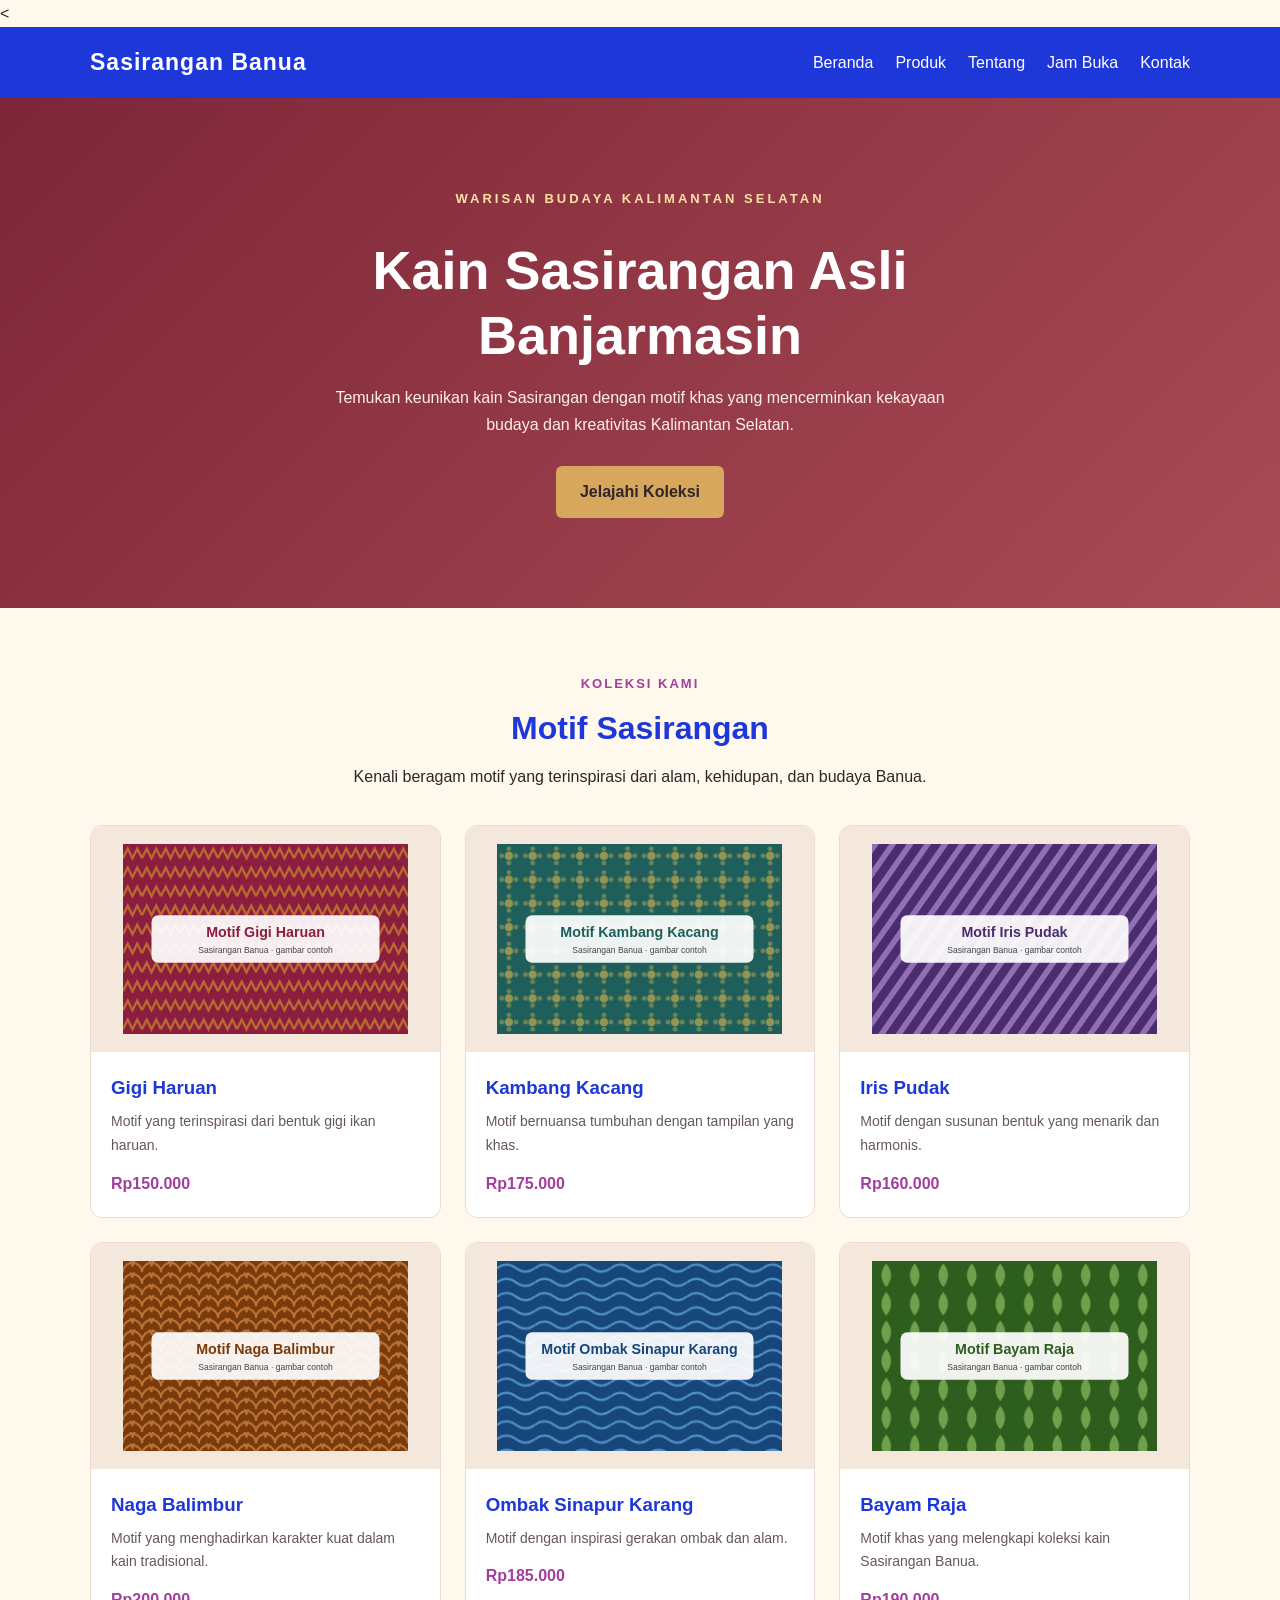
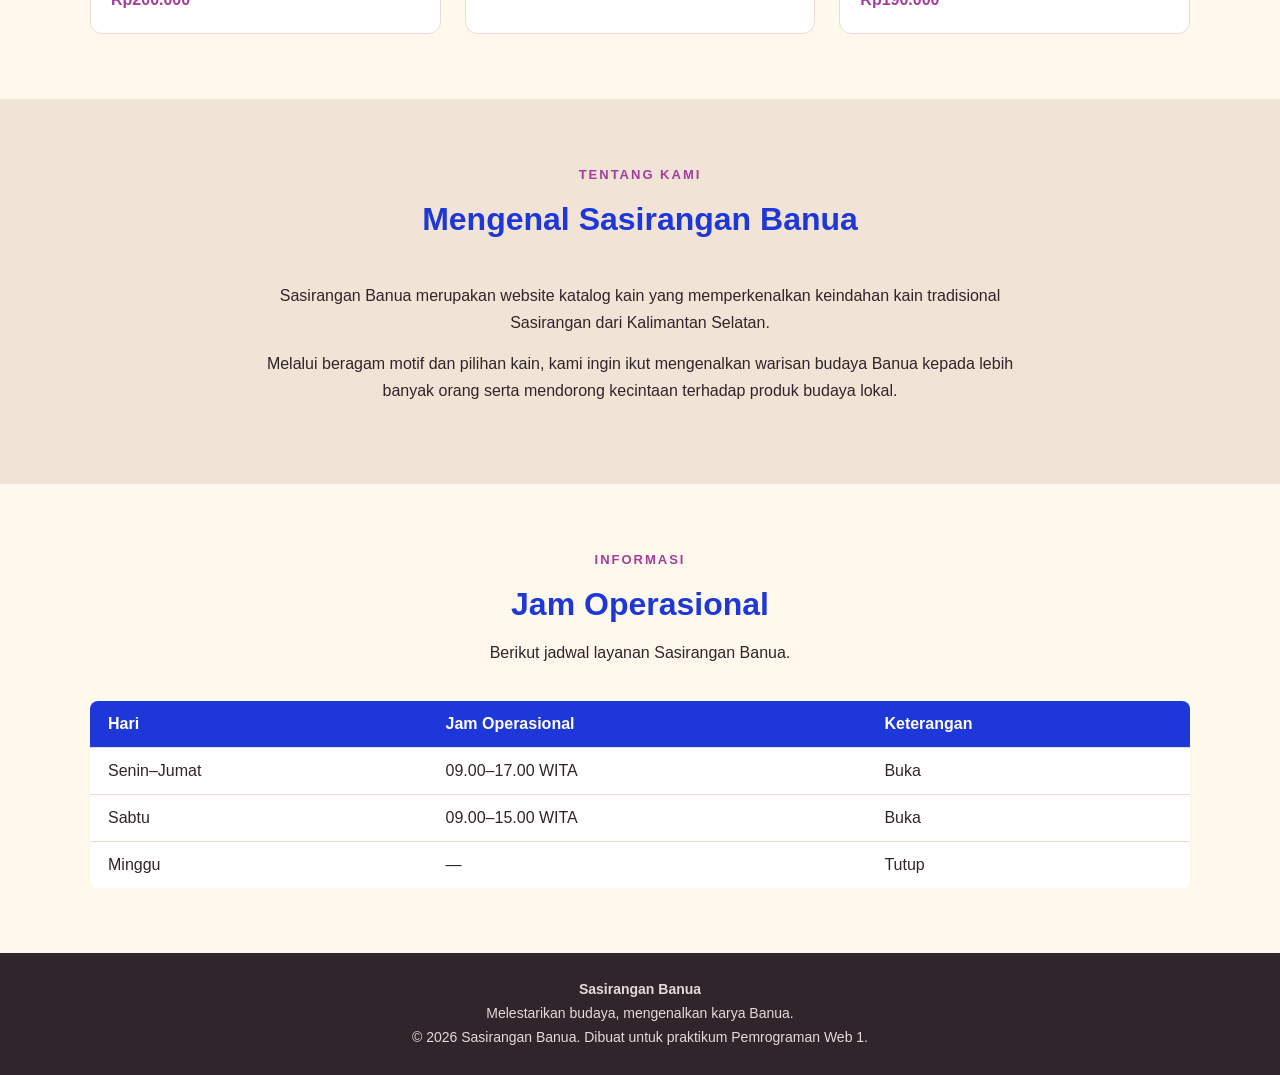
==== index.html @ ce574dbb "tambah gaya dasar,header,hero, dan katalog grid" ====
<<!DOCTYPE html>
<html lang="id">
<head>
    <meta charset="UTF-8">
    <meta name="viewport" content="width=device-width, initial-scale=1.0">
    <title>Sasirangan Banua | Kain Khas Kalimantan Selatan</title>
    <link rel="icon" href="img/favicon.svg" type="image/svg+xml">

    <style>
        * {
            margin: 0;
            padding: 0;
            box-sizing: border-box;
        }

        :root {
            --marun: #1e37d8;
            --merah: #a33d9e;
            --krem: #fff8ed;
            --emas: #d6a75c;
            --gelap: #30252a;
            --putih: #ffffff;
        }

        body {
            font-family: Arial, sans-serif;
            line-height: 1.7;
            color: var(--gelap);
            background: var(--krem);
        }

        a {
            color: inherit;
            text-decoration: none;
        }

        .container {
            width: 90%;
            max-width: 1100px;
            margin: auto;
        }

        header {
            background: var(--marun);
            color: var(--putih);
            padding: 16px 0;
        }

        .navbar {
            display: flex;
            justify-content: space-between;
            align-items: center;
            gap: 20px;
            flex-wrap: wrap;
        }

        .logo {
            font-size: 23px;
            font-weight: bold;
            letter-spacing: 1px;
        }

        nav {
            display: flex;
            gap: 22px;
            flex-wrap: wrap;
        }

        nav a:hover {
            color: var(--emas);
        }

        .hero {
            padding: 90px 0;
            background: linear-gradient(135deg, #7d2638, #a94b55);
            color: var(--putih);
            text-align: center;
        }

        .hero .label {
            color: #ffe0a5;
            text-transform: uppercase;
            letter-spacing: 3px;
            font-size: 13px;
            font-weight: bold;
        }

        .hero h1 {
            max-width: 800px;
            margin: 16px auto;
            font-size: clamp(32px, 5vw, 54px);
            line-height: 1.2;
        }

        .hero p {
            max-width: 650px;
            margin: 0 auto 28px;
            color: #fff0e9;
        }

        .button {
            display: inline-block;
            padding: 12px 24px;
            border-radius: 6px;
            background: var(--emas);
            color: #30252a;
            font-weight: bold;
            transition: 0.2s;
        }

        .button:hover {
            background: #f0c77f;
            transform: translateY(-2px);
        }

        section {
            padding: 65px 0;
        }

        .section-heading {
            text-align: center;
            margin-bottom: 35px;
        }

        .section-heading span {
            color: var(--merah);
            font-size: 13px;
            font-weight: bold;
            letter-spacing: 2px;
            text-transform: uppercase;
        }

        .section-heading h2 {
            font-size: 32px;
            margin-top: 6px;
            color: var(--marun);
        }

        .section-heading p {
            max-width: 650px;
            margin: 8px auto 0;
        }

        .products {
            display: grid;
            grid-template-columns: repeat(3, minmax(0, 1fr));
            gap: 24px;
        }

        .product-card {
            background: var(--putih);
            border: 1px solid #eadbd4;
            border-radius: 12px;
            overflow: hidden;
            transition: 0.2s;
        }

        .product-card:hover {
            transform: translateY(-5px);
            box-shadow: 0 10px 25px #4c263016;
        }

        .product-image {
            background: #f4e8dc;
            padding: 18px;
        }

        .product-image img {
            display: block;
            width: 100%;
            height: 190px;
            object-fit: contain;
        }

        .product-info {
            padding: 20px;
        }

        .product-info h3 {
            color: var(--marun);
            margin-bottom: 6px;
        }

        .product-info p {
            font-size: 14px;
            color: #65575a;
            margin-bottom: 12px;
        }

        .price {
            color: var(--merah);
            font-weight: bold;
        }

        .about {
            background: #f1e3d5;
        }

        .about-content {
            max-width: 800px;
            margin: auto;
            text-align: center;
        }

        .about-content p {
            margin-bottom: 14px;
        }

        .hours-wrapper {
            overflow-x: auto;
        }

        table {
            width: 100%;
            border-collapse: collapse;
            background: var(--putih);
            border-radius: 8px;
            overflow: hidden;
        }

        th, td {
            padding: 14px 18px;
            text-align: left;
            border-bottom: 1px solid #eadbd4;
        }

        th {
            background: var(--marun);
            color: var(--putih);
        }

        tbody tr:last-child td {
            border-bottom: none;
        }

        footer {
            background: #30252a;
            color: var(--putih);
            text-align: center;
            padding: 25px 0;
        }

        footer p {
            font-size: 14px;
            color: #e6d9d9;
        }

        @media (max-width: 800px) {
            .products {
                grid-template-columns: repeat(2, minmax(0, 1fr));
            }
        }

        @media (max-width: 550px) {
            .navbar {
                flex-direction: column;
            }

            nav {
                justify-content: center;
                gap: 14px;
            }

            .hero {
                padding: 65px 0;
            }

            .products {
                grid-template-columns: 1fr;
            }

            section {
                padding: 45px 0;
            }
        }
    </style>
</head>

<body>
    <header>
        <div class="container navbar">
            <a class="logo" href="index.html">Sasirangan Banua</a>

            <nav>
                <a href="#beranda">Beranda</a>
                <a href="#produk">Produk</a>
                <a href="#tentang">Tentang</a>
                <a href="#jam-buka">Jam Buka</a>
                <a href="kontak.html">Kontak</a>
            </nav>
        </div>
    </header>

    <main>
        <section class="hero" id="beranda">
            <div class="container">
                <p class="label">Warisan Budaya Kalimantan Selatan</p>
                <h1>Kain Sasirangan Asli Banjarmasin</h1>
                <p>
                    Temukan keunikan kain Sasirangan dengan motif khas
                    yang mencerminkan kekayaan budaya dan kreativitas
                    Kalimantan Selatan.
                </p>
                <a class="button" href="#produk">Jelajahi Koleksi</a>
            </div>
        </section>

        <section id="produk">
            <div class="container">
                <div class="section-heading">
                    <span>Koleksi Kami</span>
                    <h2>Motif Sasirangan</h2>
                    <p>
                        Kenali beragam motif yang terinspirasi dari
                        alam, kehidupan, dan budaya Banua.
                    </p>
                </div>

                <div class="products">
                    <article class="product-card">
                        <div class="product-image">
                            <img src="img/gigi-haruan.svg"
                                 alt="Ilustrasi motif Gigi Haruan">
                        </div>
                        <div class="product-info">
                            <h3>Gigi Haruan</h3>
                            <p>Motif yang terinspirasi dari bentuk gigi ikan haruan.</p>
                            <span class="price">Rp150.000</span>
                        </div>
                    </article>

                    <article class="product-card">
                        <div class="product-image">
                            <img src="img/kambang-kacang.svg"
                                 alt="Ilustrasi motif Kambang Kacang">
                        </div>
                        <div class="product-info">
                            <h3>Kambang Kacang</h3>
                            <p>Motif bernuansa tumbuhan dengan tampilan yang khas.</p>
                            <span class="price">Rp175.000</span>
                        </div>
                    </article>

                    <article class="product-card">
                        <div class="product-image">
                            <img src="img/iris-pudak.svg"
                                 alt="Ilustrasi motif Iris Pudak">
                        </div>
                        <div class="product-info">
                            <h3>Iris Pudak</h3>
                            <p>Motif dengan susunan bentuk yang menarik dan harmonis.</p>
                            <span class="price">Rp160.000</span>
                        </div>
                    </article>

                    <article class="product-card">
                        <div class="product-image">
                            <img src="img/naga-balimbur.svg"
                                 alt="Ilustrasi motif Naga Balimbur">
                        </div>
                        <div class="product-info">
                            <h3>Naga Balimbur</h3>
                            <p>Motif yang menghadirkan karakter kuat dalam kain tradisional.</p>
                            <span class="price">Rp200.000</span>
                        </div>
                    </article>

                    <article class="product-card">
                        <div class="product-image">
                            <img src="img/ombak-sinapur-karang.svg"
                                 alt="Ilustrasi motif Ombak Sinapur Karang">
                        </div>
                        <div class="product-info">
                            <h3>Ombak Sinapur Karang</h3>
                            <p>Motif dengan inspirasi gerakan ombak dan alam.</p>
                            <span class="price">Rp185.000</span>
                        </div>
                    </article>

                    <article class="product-card">
                        <div class="product-image">
                            <img src="img/bayam-raja.svg"
                                 alt="Ilustrasi motif Bayam Raja">
                        </div>
                        <div class="product-info">
                            <h3>Bayam Raja</h3>
                            <p>Motif khas yang melengkapi koleksi kain Sasirangan Banua.</p>
                            <span class="price">Rp190.000</span>
                        </div>
                    </article>
                </div>
            </div>
        </section>

        <section class="about" id="tentang">
            <div class="container about-content">
                <div class="section-heading">
                    <span>Tentang Kami</span>
                    <h2>Mengenal Sasirangan Banua</h2>
                </div>
                <p>
                    Sasirangan Banua merupakan website katalog kain
                    yang memperkenalkan keindahan kain tradisional
                    Sasirangan dari Kalimantan Selatan.
                </p>
                <p>
                    Melalui beragam motif dan pilihan kain, kami ingin
                    ikut mengenalkan warisan budaya Banua kepada lebih
                    banyak orang serta mendorong kecintaan terhadap
                    produk budaya lokal.
                </p>
            </div>
        </section>

        <section id="jam-buka">
            <div class="container">
                <div class="section-heading">
                    <span>Informasi</span>
                    <h2>Jam Operasional</h2>
                    <p>Berikut jadwal layanan Sasirangan Banua.</p>
                </div>

                <div class="hours-wrapper">
                    <table>
                        <thead>
                            <tr>
                                <th>Hari</th>
                                <th>Jam Operasional</th>
                                <th>Keterangan</th>
                            </tr>
                        </thead>
                        <tbody>
                            <tr>
                                <td>Senin–Jumat</td>
                                <td>09.00–17.00 WITA</td>
                                <td>Buka</td>
                            </tr>
                            <tr>
                                <td>Sabtu</td>
                                <td>09.00–15.00 WITA</td>
                                <td>Buka</td>
                            </tr>
                            <tr>
                                <td>Minggu</td>
                                <td>—</td>
                                <td>Tutup</td>
                            </tr>
                        </tbody>
                    </table>
                </div>
            </div>
        </section>
    </main>

    <footer>
        <div class="container">
            <p><strong>Sasirangan Banua</strong></p>
            <p>Melestarikan budaya, mengenalkan karya Banua.</p>
            <p>&copy; 2026 Sasirangan Banua. Dibuat untuk praktikum Pemrograman Web 1.</p>
        </div>
    </footer>
</body>
</html>
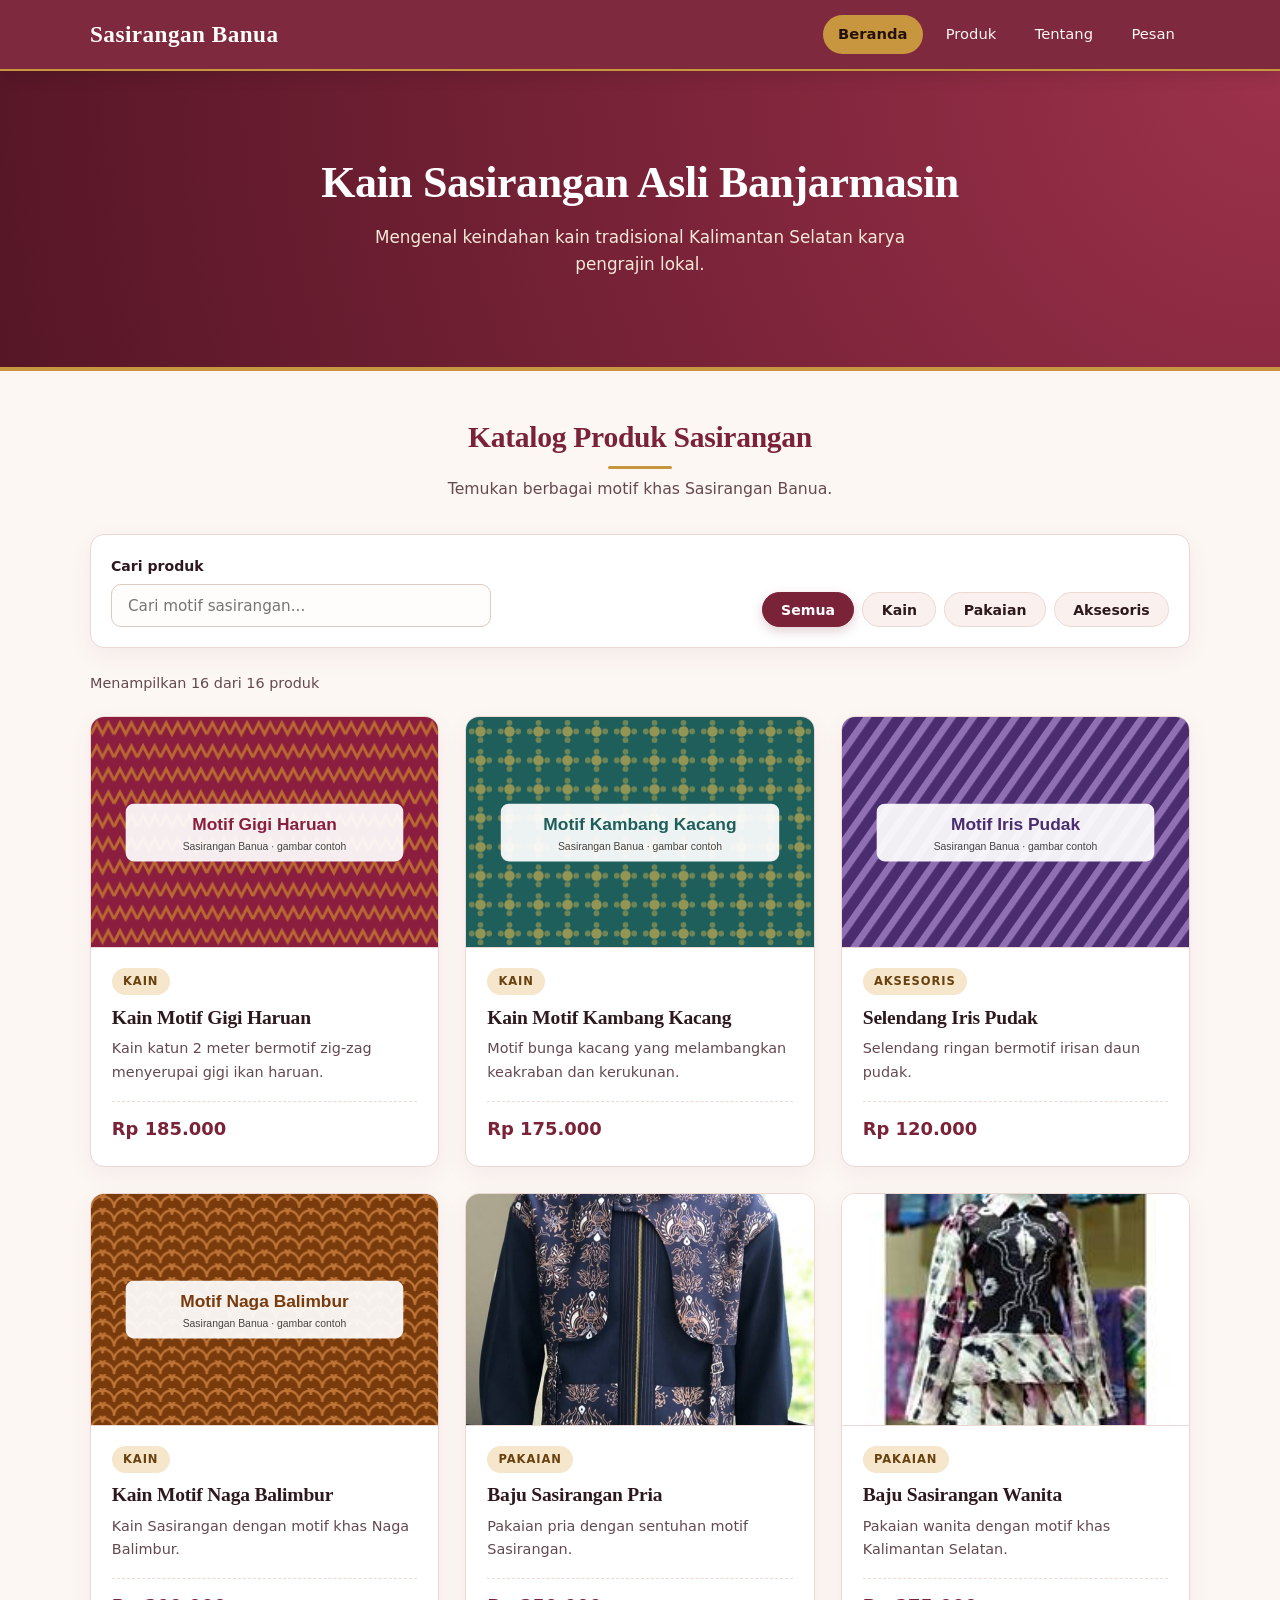
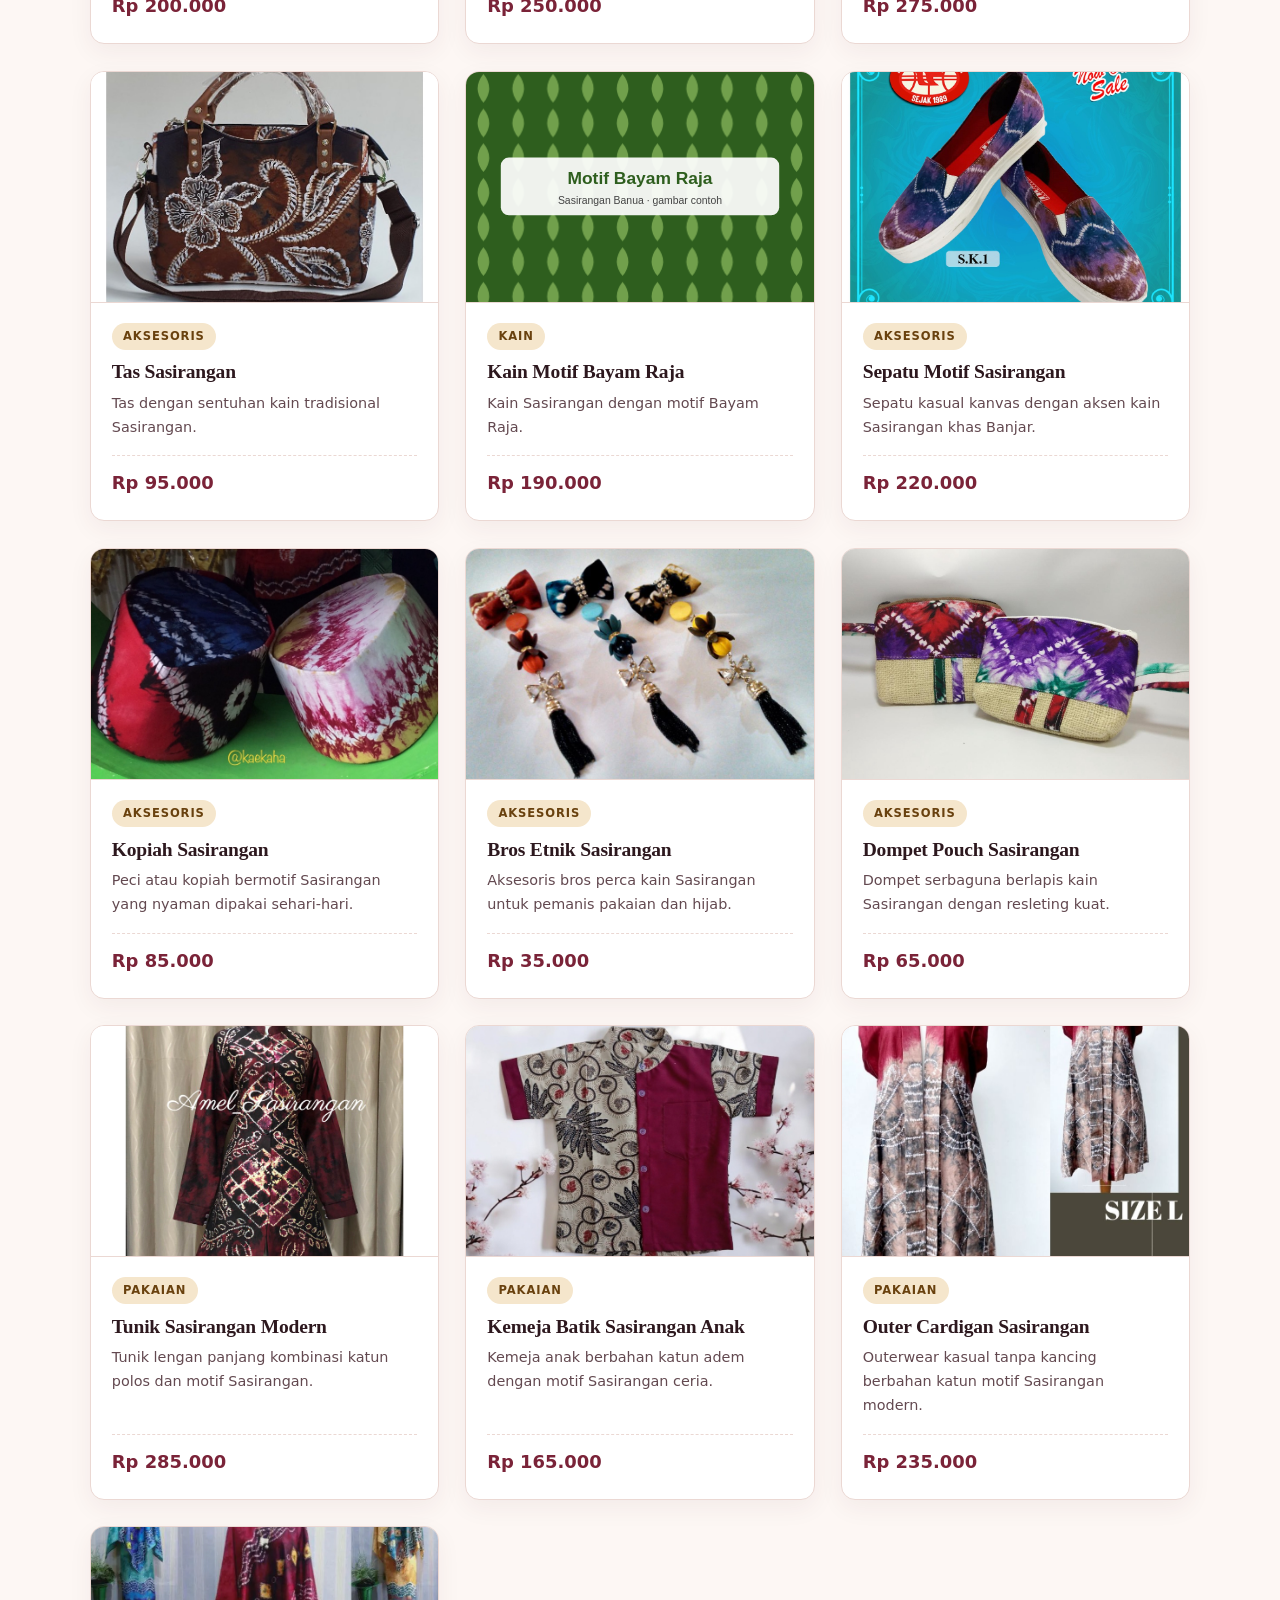
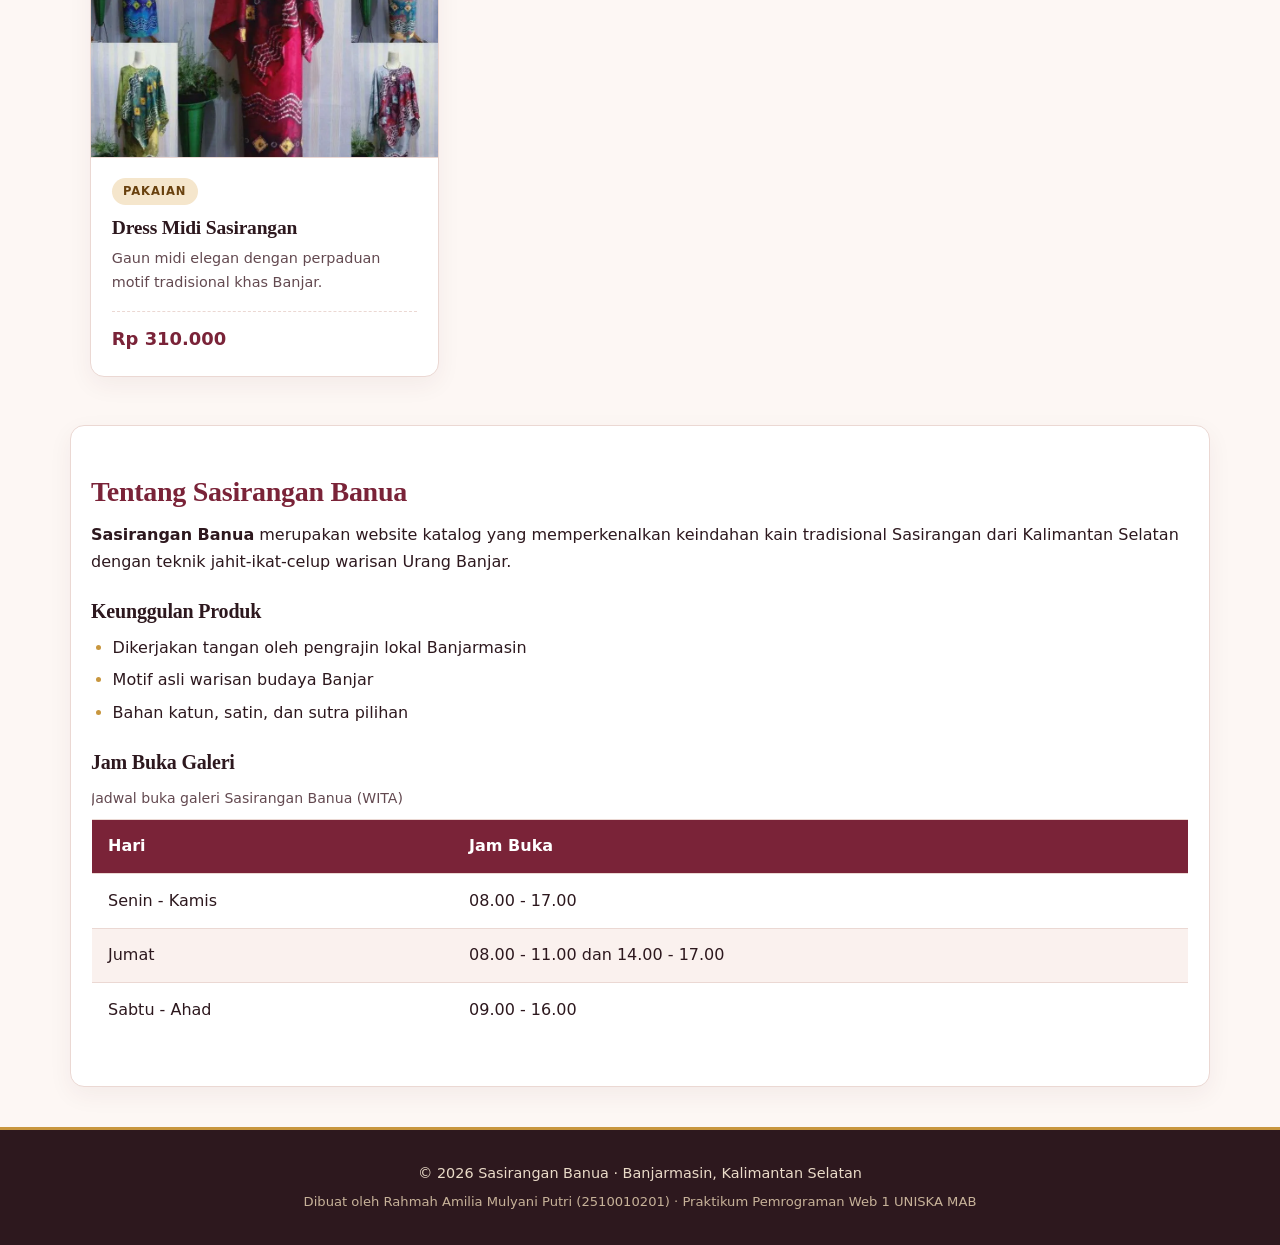
==== commit d67f748f: "Pertemuan 3" ====
--- a/index.html
+++ b/index.html
@@ -1,463 +1,103 @@
-<<!DOCTYPE html>
+<!DOCTYPE html>
 <html lang="id">
 <head>
     <meta charset="UTF-8">
     <meta name="viewport" content="width=device-width, initial-scale=1.0">
-    <title>Sasirangan Banua | Kain Khas Kalimantan Selatan</title>
-    <link rel="icon" href="img/favicon.svg" type="image/svg+xml">
-
-    <style>
-        * {
-            margin: 0;
-            padding: 0;
-            box-sizing: border-box;
-        }
-
-        :root {
-            --marun: #1e37d8;
-            --merah: #a33d9e;
-            --krem: #fff8ed;
-            --emas: #d6a75c;
-            --gelap: #30252a;
-            --putih: #ffffff;
-        }
-
-        body {
-            font-family: Arial, sans-serif;
-            line-height: 1.7;
-            color: var(--gelap);
-            background: var(--krem);
-        }
-
-        a {
-            color: inherit;
-            text-decoration: none;
-        }
-
-        .container {
-            width: 90%;
-            max-width: 1100px;
-            margin: auto;
-        }
-
-        header {
-            background: var(--marun);
-            color: var(--putih);
-            padding: 16px 0;
-        }
-
-        .navbar {
-            display: flex;
-            justify-content: space-between;
-            align-items: center;
-            gap: 20px;
-            flex-wrap: wrap;
-        }
-
-        .logo {
-            font-size: 23px;
-            font-weight: bold;
-            letter-spacing: 1px;
-        }
-
-        nav {
-            display: flex;
-            gap: 22px;
-            flex-wrap: wrap;
-        }
-
-        nav a:hover {
-            color: var(--emas);
-        }
-
-        .hero {
-            padding: 90px 0;
-            background: linear-gradient(135deg, #7d2638, #a94b55);
-            color: var(--putih);
-            text-align: center;
-        }
-
-        .hero .label {
-            color: #ffe0a5;
-            text-transform: uppercase;
-            letter-spacing: 3px;
-            font-size: 13px;
-            font-weight: bold;
-        }
-
-        .hero h1 {
-            max-width: 800px;
-            margin: 16px auto;
-            font-size: clamp(32px, 5vw, 54px);
-            line-height: 1.2;
-        }
-
-        .hero p {
-            max-width: 650px;
-            margin: 0 auto 28px;
-            color: #fff0e9;
-        }
-
-        .button {
-            display: inline-block;
-            padding: 12px 24px;
-            border-radius: 6px;
-            background: var(--emas);
-            color: #30252a;
-            font-weight: bold;
-            transition: 0.2s;
-        }
-
-        .button:hover {
-            background: #f0c77f;
-            transform: translateY(-2px);
-        }
-
-        section {
-            padding: 65px 0;
-        }
-
-        .section-heading {
-            text-align: center;
-            margin-bottom: 35px;
-        }
-
-        .section-heading span {
-            color: var(--merah);
-            font-size: 13px;
-            font-weight: bold;
-            letter-spacing: 2px;
-            text-transform: uppercase;
-        }
-
-        .section-heading h2 {
-            font-size: 32px;
-            margin-top: 6px;
-            color: var(--marun);
-        }
-
-        .section-heading p {
-            max-width: 650px;
-            margin: 8px auto 0;
-        }
-
-        .products {
-            display: grid;
-            grid-template-columns: repeat(3, minmax(0, 1fr));
-            gap: 24px;
-        }
-
-        .product-card {
-            background: var(--putih);
-            border: 1px solid #eadbd4;
-            border-radius: 12px;
-            overflow: hidden;
-            transition: 0.2s;
-        }
-
-        .product-card:hover {
-            transform: translateY(-5px);
-            box-shadow: 0 10px 25px #4c263016;
-        }
-
-        .product-image {
-            background: #f4e8dc;
-            padding: 18px;
-        }
-
-        .product-image img {
-            display: block;
-            width: 100%;
-            height: 190px;
-            object-fit: contain;
-        }
-
-        .product-info {
-            padding: 20px;
-        }
-
-        .product-info h3 {
-            color: var(--marun);
-            margin-bottom: 6px;
-        }
-
-        .product-info p {
-            font-size: 14px;
-            color: #65575a;
-            margin-bottom: 12px;
-        }
-
-        .price {
-            color: var(--merah);
-            font-weight: bold;
-        }
-
-        .about {
-            background: #f1e3d5;
-        }
-
-        .about-content {
-            max-width: 800px;
-            margin: auto;
-            text-align: center;
-        }
-
-        .about-content p {
-            margin-bottom: 14px;
-        }
-
-        .hours-wrapper {
-            overflow-x: auto;
-        }
-
-        table {
-            width: 100%;
-            border-collapse: collapse;
-            background: var(--putih);
-            border-radius: 8px;
-            overflow: hidden;
-        }
-
-        th, td {
-            padding: 14px 18px;
-            text-align: left;
-            border-bottom: 1px solid #eadbd4;
-        }
-
-        th {
-            background: var(--marun);
-            color: var(--putih);
-        }
-
-        tbody tr:last-child td {
-            border-bottom: none;
-        }
-
-        footer {
-            background: #30252a;
-            color: var(--putih);
-            text-align: center;
-            padding: 25px 0;
-        }
-
-        footer p {
-            font-size: 14px;
-            color: #e6d9d9;
-        }
-
-        @media (max-width: 800px) {
-            .products {
-                grid-template-columns: repeat(2, minmax(0, 1fr));
-            }
-        }
-
-        @media (max-width: 550px) {
-            .navbar {
-                flex-direction: column;
-            }
-
-            nav {
-                justify-content: center;
-                gap: 14px;
-            }
-
-            .hero {
-                padding: 65px 0;
-            }
-
-            .products {
-                grid-template-columns: 1fr;
-            }
-
-            section {
-                padding: 45px 0;
-            }
-        }
-    </style>
+    <meta name="description" content="Katalog kain, pakaian, dan aksesoris Sasirangan khas Banjarmasin karya pengrajin lokal.">
+    <title>Sasirangan Banua &mdash; Kain Khas Banjar</title>
+    <link rel="stylesheet" href="css/style.css">
+    <script src="js/katalog.js" defer></script>
 </head>
-
 <body>
-    <header>
-        <div class="container navbar">
-            <a class="logo" href="index.html">Sasirangan Banua</a>
-
-            <nav>
-                <a href="#beranda">Beranda</a>
+    <header class="header-situs">
+        <div class="navbar">
+            <p class="logo"><a href="index.html">Sasirangan Banua</a></p>
+            <nav aria-label="Navigasi utama">
+                <a href="index.html" aria-current="page">Beranda</a>
                 <a href="#produk">Produk</a>
                 <a href="#tentang">Tentang</a>
-                <a href="#jam-buka">Jam Buka</a>
-                <a href="kontak.html">Kontak</a>
+                <a href="kontak.html">Pesan</a>
             </nav>
         </div>
     </header>
 
     <main>
         <section class="hero" id="beranda">
-            <div class="container">
-                <p class="label">Warisan Budaya Kalimantan Selatan</p>
-                <h1>Kain Sasirangan Asli Banjarmasin</h1>
-                <p>
-                    Temukan keunikan kain Sasirangan dengan motif khas
-                    yang mencerminkan kekayaan budaya dan kreativitas
-                    Kalimantan Selatan.
-                </p>
-                <a class="button" href="#produk">Jelajahi Koleksi</a>
+            <h1>Kain Sasirangan Asli Banjarmasin</h1>
+            <p>Mengenal keindahan kain tradisional Kalimantan Selatan karya pengrajin lokal.</p>
+        </section>
+        <section id="produk">
+            <div class="section-heading">
+                <h2>Katalog Produk Sasirangan</h2>
+                <p>Temukan berbagai motif khas Sasirangan Banua.</p>
             </div>
+
+            <div class="kontrol-katalog">
+                <div class="kolom">
+                    <label for="cari">Cari produk</label>
+                    <input type="search" id="cari" placeholder="Cari motif sasirangan...">
+                </div>
+
+                <div class="filter" role="group" aria-label="Filter kategori">
+                    <button type="button" class="tombol-filter aktif" data-kategori="semua" aria-pressed="true">Semua</button>
+                    <button type="button" class="tombol-filter" data-kategori="kain" aria-pressed="false">Kain</button>
+                    <button type="button" class="tombol-filter" data-kategori="pakaian" aria-pressed="false">Pakaian</button>
+                    <button type="button" class="tombol-filter" data-kategori="aksesoris" aria-pressed="false">Aksesoris</button>
+                </div>
+            </div>
+
+            <p id="info-jumlah" class="info-jumlah" aria-live="polite"></p>
+
+            <div id="daftar-katalog" class="products"></div>
+            <noscript><p>Aktifkan JavaScript untuk melihat katalog produk.</p></noscript>
         </section>
 
-        <section id="produk">
-            <div class="container">
-                <div class="section-heading">
-                    <span>Koleksi Kami</span>
-                    <h2>Motif Sasirangan</h2>
-                    <p>
-                        Kenali beragam motif yang terinspirasi dari
-                        alam, kehidupan, dan budaya Banua.
-                    </p>
-                </div>
-
-                <div class="products">
-                    <article class="product-card">
-                        <div class="product-image">
-                            <img src="img/gigi-haruan.svg"
-                                 alt="Ilustrasi motif Gigi Haruan">
-                        </div>
-                        <div class="product-info">
-                            <h3>Gigi Haruan</h3>
-                            <p>Motif yang terinspirasi dari bentuk gigi ikan haruan.</p>
-                            <span class="price">Rp150.000</span>
-                        </div>
-                    </article>
-
-                    <article class="product-card">
-                        <div class="product-image">
-                            <img src="img/kambang-kacang.svg"
-                                 alt="Ilustrasi motif Kambang Kacang">
-                        </div>
-                        <div class="product-info">
-                            <h3>Kambang Kacang</h3>
-                            <p>Motif bernuansa tumbuhan dengan tampilan yang khas.</p>
-                            <span class="price">Rp175.000</span>
-                        </div>
-                    </article>
-
-                    <article class="product-card">
-                        <div class="product-image">
-                            <img src="img/iris-pudak.svg"
-                                 alt="Ilustrasi motif Iris Pudak">
-                        </div>
-                        <div class="product-info">
-                            <h3>Iris Pudak</h3>
-                            <p>Motif dengan susunan bentuk yang menarik dan harmonis.</p>
-                            <span class="price">Rp160.000</span>
-                        </div>
-                    </article>
-
-                    <article class="product-card">
-                        <div class="product-image">
-                            <img src="img/naga-balimbur.svg"
-                                 alt="Ilustrasi motif Naga Balimbur">
-                        </div>
-                        <div class="product-info">
-                            <h3>Naga Balimbur</h3>
-                            <p>Motif yang menghadirkan karakter kuat dalam kain tradisional.</p>
-                            <span class="price">Rp200.000</span>
-                        </div>
-                    </article>
-
-                    <article class="product-card">
-                        <div class="product-image">
-                            <img src="img/ombak-sinapur-karang.svg"
-                                 alt="Ilustrasi motif Ombak Sinapur Karang">
-                        </div>
-                        <div class="product-info">
-                            <h3>Ombak Sinapur Karang</h3>
-                            <p>Motif dengan inspirasi gerakan ombak dan alam.</p>
-                            <span class="price">Rp185.000</span>
-                        </div>
-                    </article>
-
-                    <article class="product-card">
-                        <div class="product-image">
-                            <img src="img/bayam-raja.svg"
-                                 alt="Ilustrasi motif Bayam Raja">
-                        </div>
-                        <div class="product-info">
-                            <h3>Bayam Raja</h3>
-                            <p>Motif khas yang melengkapi koleksi kain Sasirangan Banua.</p>
-                            <span class="price">Rp190.000</span>
-                        </div>
-                    </article>
-                </div>
-            </div>
-        </section>
 
         <section class="about" id="tentang">
-            <div class="container about-content">
-                <div class="section-heading">
-                    <span>Tentang Kami</span>
-                    <h2>Mengenal Sasirangan Banua</h2>
-                </div>
-                <p>
-                    Sasirangan Banua merupakan website katalog kain
-                    yang memperkenalkan keindahan kain tradisional
-                    Sasirangan dari Kalimantan Selatan.
-                </p>
-                <p>
-                    Melalui beragam motif dan pilihan kain, kami ingin
-                    ikut mengenalkan warisan budaya Banua kepada lebih
-                    banyak orang serta mendorong kecintaan terhadap
-                    produk budaya lokal.
-                </p>
-            </div>
-        </section>
+            <h2>Tentang Sasirangan Banua</h2>
+            <p>
+                <strong>Sasirangan Banua</strong> merupakan website katalog yang memperkenalkan keindahan kain tradisional Sasirangan dari Kalimantan Selatan dengan teknik jahit-ikat-celup warisan Urang Banjar.
+            </p>
 
-        <section id="jam-buka">
-            <div class="container">
-                <div class="section-heading">
-                    <span>Informasi</span>
-                    <h2>Jam Operasional</h2>
-                    <p>Berikut jadwal layanan Sasirangan Banua.</p>
-                </div>
+            <h3>Keunggulan Produk</h3>
+            <ul>
+                <li>Dikerjakan tangan oleh pengrajin lokal Banjarmasin</li>
+                <li>Motif asli warisan budaya Banjar</li>
+                <li>Bahan katun, satin, dan sutra pilihan</li>
+            </ul>
 
-                <div class="hours-wrapper">
-                    <table>
-                        <thead>
-                            <tr>
-                                <th>Hari</th>
-                                <th>Jam Operasional</th>
-                                <th>Keterangan</th>
-                            </tr>
-                        </thead>
-                        <tbody>
-                            <tr>
-                                <td>Senin–Jumat</td>
-                                <td>09.00–17.00 WITA</td>
-                                <td>Buka</td>
-                            </tr>
-                            <tr>
-                                <td>Sabtu</td>
-                                <td>09.00–15.00 WITA</td>
-                                <td>Buka</td>
-                            </tr>
-                            <tr>
-                                <td>Minggu</td>
-                                <td>—</td>
-                                <td>Tutup</td>
-                            </tr>
-                        </tbody>
-                    </table>
-                </div>
-            </div>
+            <h3>Jam Buka Galeri</h3>
+            <table>
+                <caption>Jadwal buka galeri Sasirangan Banua (WITA)</caption>
+                <thead>
+                    <tr>
+                        <th scope="col">Hari</th>
+                        <th scope="col">Jam Buka</th>
+                    </tr>
+                </thead>
+                <tbody>
+                    <tr>
+                        <td>Senin - Kamis</td>
+                        <td>08.00 - 17.00</td>
+                    </tr>
+                    <tr>
+                        <td>Jumat</td>
+                        <td>08.00 - 11.00 dan 14.00 - 17.00</td>
+                    </tr>
+                    <tr>
+                        <td>Sabtu - Ahad</td>
+                        <td>09.00 - 16.00</td>
+                    </tr>
+                </tbody>
+            </table>
         </section>
     </main>
 
+    <!-- ========== FOOTER ========== -->
     <footer>
-        <div class="container">
-            <p><strong>Sasirangan Banua</strong></p>
-            <p>Melestarikan budaya, mengenalkan karya Banua.</p>
-            <p>&copy; 2026 Sasirangan Banua. Dibuat untuk praktikum Pemrograman Web 1.</p>
-        </div>
+        <p>&copy; 2026 Sasirangan Banua &middot; Banjarmasin, Kalimantan Selatan</p>
+        <p>Dibuat oleh Rahmah Amilia Mulyani Putri (2510010201) &middot; Praktikum Pemrograman Web 1 UNISKA MAB</p>
     </footer>
+
 </body>
 </html>
--- a/css/style.css
+++ b/css/style.css
@@ -0,0 +1,526 @@
+:root {
+    --warna-utama: #7A2338;
+    --warna-utama-gelap: #561626;
+    --warna-aksen: #C8963E;
+    --warna-aksen-muda: #F5E6CC;
+    --warna-latar: #FDF7F4;
+    --warna-kartu: #FFFFFF;
+    --warna-teks: #2D181E;
+    --warna-teks-sekunder: #634950;
+    --warna-batas: #EBD8D3;
+    --font-judul: 'Playfair Display', Georgia, serif;
+    --font-isi: 'Plus Jakarta Sans', system-ui, -apple-system, sans-serif;
+    --radius-kartu: 14px;
+    --bayangan-halus: 0 8px 24px rgba(92, 32, 47, 0.06);
+    --bayangan-hover: 0 14px 32px rgba(122, 35, 56, 0.14);
+}
+
+*,
+*::before,
+*::after {
+    box-sizing: border-box;
+    margin: 0;
+    padding: 0;
+}
+
+html {
+    scroll-behavior: smooth;
+}
+
+body {
+    font-family: var(--font-isi);
+    background-color: var(--warna-latar);
+    color: var(--warna-teks);
+    line-height: 1.65;
+    -webkit-font-smoothing: antialiased;
+}
+
+img {
+    max-width: 100%;
+    height: auto;
+    display: block;
+}
+
+h1, h2, h3, .logo {
+    font-family: var(--font-judul);
+    letter-spacing: -0.01em;
+    line-height: 1.25;
+}
+
+:focus-visible {
+    outline: 3px solid var(--warna-aksen);
+    outline-offset: 3px;
+}
+
+.header-situs {
+    background-color: rgba(122, 35, 56, 0.97);
+    backdrop-filter: blur(8px);
+    color: #FFFFFF;
+    position: sticky;
+    top: 0;
+    z-index: 100;
+    border-bottom: 2px solid var(--warna-aksen);
+    box-shadow: 0 4px 16px rgba(0, 0, 0, 0.12);
+}
+
+.navbar {
+    max-width: 1140px;
+    margin: 0 auto;
+    padding: 0.95rem 1.25rem;
+    display: flex;
+    flex-direction: column;
+    align-items: center;
+    gap: 0.75rem;
+}
+
+.logo a {
+    color: #FFFDFB;
+    text-decoration: none;
+    font-size: 1.45rem;
+    font-weight: 700;
+    letter-spacing: 0.02em;
+}
+
+.navbar nav {
+    display: flex;
+    flex-wrap: wrap;
+    justify-content: center;
+    gap: 0.5rem;
+}
+
+.navbar nav a {
+    color: #FDF6EC;
+    text-decoration: none;
+    font-size: 0.92rem;
+    font-weight: 500;
+    padding: 0.45rem 0.95rem;
+    border-radius: 999px;
+    transition: background-color 0.25s ease, color 0.25s ease;
+}
+
+.navbar nav a:hover {
+    background-color: rgba(255, 255, 255, 0.14);
+}
+
+.navbar nav a[aria-current="page"] {
+    background-color: var(--warna-aksen);
+    color: #231108;
+    font-weight: 700;
+}
+
+.hero {
+    background-color: #7A2338;
+    background-image: radial-gradient(circle at top right, #9C314B 0%, var(--warna-utama) 48%, var(--warna-utama-gelap) 100%);
+    color: #FFFFFF;
+    text-align: center;
+    padding: 4rem 1.5rem 4.25rem;
+    border-bottom: 4px solid var(--warna-aksen);
+    position: relative;
+}
+
+.hero h1 {
+    color: #FFFFFF;
+    font-size: 2rem;
+    font-weight: 700;
+    max-width: 720px;
+    margin: 0 auto 0.85rem;
+}
+
+.hero p {
+    font-size: 1.05rem;
+    color: #F7E8D8;
+    max-width: 580px;
+    margin: 0 auto;
+}
+
+main > section:not(.hero) {
+    max-width: 1140px;
+    margin: 0 auto;
+    padding: 3rem 1.25rem;
+}
+
+.section-heading {
+    text-align: center;
+    margin-bottom: 2rem;
+}
+
+.section-heading h1,
+.section-heading h2 {
+    font-size: 1.85rem;
+    color: var(--warna-utama);
+    margin-bottom: 0.4rem;
+}
+
+.section-heading h1::after,
+.section-heading h2::after {
+    content: "";
+    display: block;
+    width: 64px;
+    height: 3px;
+    background-color: var(--warna-aksen);
+    margin: 0.65rem auto 0;
+    border-radius: 2px;
+}
+
+.section-heading p {
+    color: var(--warna-teks-sekunder);
+    font-size: 0.98rem;
+}
+
+.kontrol-katalog {
+    background-color: var(--warna-kartu);
+    border: 1px solid var(--warna-batas);
+    border-radius: var(--radius-kartu);
+    padding: 1.25rem;
+    margin-bottom: 1.5rem;
+    box-shadow: var(--bayangan-halus);
+    display: flex;
+    flex-direction: column;
+    gap: 1rem;
+}
+
+.kolom {
+    display: flex;
+    flex-direction: column;
+    gap: 0.4rem;
+}
+
+.kolom label {
+    font-size: 0.88rem;
+    font-weight: 600;
+    color: var(--warna-teks);
+}
+
+input[type="search"],
+input[type="text"],
+input[type="tel"],
+input[type="email"],
+input[type="number"],
+select,
+textarea {
+    width: 100%;
+    padding: 0.72rem 1rem;
+    font-family: var(--font-isi);
+    font-size: 0.95rem;
+    color: var(--warna-teks);
+    background-color: #FFFDFB;
+    border: 1.5px solid #DEC9C3;
+    border-radius: 10px;
+    transition: border-color 0.2s ease, box-shadow 0.2s ease;
+}
+
+input:focus,
+select:focus,
+textarea:focus {
+    border-color: var(--warna-utama);
+    box-shadow: 0 0 0 3px rgba(122, 35, 56, 0.12);
+    outline: none;
+}
+
+.filter {
+    display: flex;
+    flex-wrap: wrap;
+    gap: 0.5rem;
+}
+
+.tombol-filter {
+    font-family: var(--font-isi);
+    font-size: 0.88rem;
+    font-weight: 600;
+    padding: 0.55rem 1.15rem;
+    border: 1.5px solid var(--warna-batas);
+    border-radius: 999px;
+    background-color: #FAF1EE;
+    color: var(--warna-teks);
+    cursor: pointer;
+    transition: all 0.22s ease;
+}
+
+.tombol-filter:hover {
+    border-color: var(--warna-utama);
+    color: var(--warna-utama);
+}
+
+.tombol-filter.aktif {
+    background-color: var(--warna-utama);
+    border-color: var(--warna-utama);
+    color: #FFFFFF;
+    box-shadow: 0 4px 12px rgba(122, 35, 56, 0.22);
+}
+
+.info-jumlah {
+    font-size: 0.9rem;
+    font-weight: 500;
+    color: var(--warna-teks-sekunder);
+    margin-bottom: 1.25rem;
+}
+
+.products {
+    display: grid;
+    grid-template-columns: 1fr;
+    gap: 1.65rem;
+}
+
+.product-card {
+    background-color: var(--warna-kartu);
+    border: 1px solid var(--warna-batas);
+    border-radius: var(--radius-kartu);
+    overflow: hidden;
+    box-shadow: var(--bayangan-halus);
+    display: flex;
+    flex-direction: column;
+    transition: transform 0.28s ease, box-shadow 0.28s ease, border-color 0.28s ease;
+}
+
+.product-card:hover {
+    transform: translateY(-6px);
+    box-shadow: var(--bayangan-hover);
+    border-color: var(--warna-aksen);
+}
+
+.product-image {
+    aspect-ratio: 3 / 2;
+    overflow: hidden;
+    background-color: #F6E6E0;
+    border-bottom: 1px solid var(--warna-batas);
+}
+
+.product-image img {
+    width: 100%;
+    height: 100%;
+    object-fit: cover;
+    transition: transform 0.45s ease;
+}
+
+.product-card:hover .product-image img {
+    transform: scale(1.06);
+}
+
+.product-info {
+    padding: 1.25rem 1.3rem 1.4rem;
+    display: flex;
+    flex-direction: column;
+    flex-grow: 1;
+}
+
+.label-kategori {
+    align-self: flex-start;
+    font-size: 0.72rem;
+    font-weight: 700;
+    text-transform: uppercase;
+    letter-spacing: 0.08em;
+    background-color: var(--warna-aksen-muda);
+    color: #69410E;
+    padding: 0.25rem 0.7rem;
+    border-radius: 999px;
+    margin-bottom: 0.65rem;
+}
+
+.product-info h3 {
+    font-size: 1.22rem;
+    color: var(--warna-teks);
+    margin-bottom: 0.45rem;
+}
+
+.product-info p {
+    font-size: 0.9rem;
+    color: var(--warna-teks-sekunder);
+    margin-bottom: 1rem;
+    flex-grow: 1;
+}
+
+.product-info .price {
+    font-family: var(--font-isi);
+    font-size: 1.12rem;
+    font-weight: 700;
+    color: var(--warna-utama);
+    padding-top: 0.75rem;
+    border-top: 1px dashed var(--warna-batas);
+    margin-bottom: 0;
+    flex-grow: 0;
+}
+
+.about {
+    background-color: var(--warna-kartu);
+    border: 1px solid var(--warna-batas);
+    border-radius: var(--radius-kartu);
+    box-shadow: var(--bayangan-halus);
+    margin-bottom: 2.5rem !important;
+}
+
+.about h2 {
+    font-size: 1.75rem;
+    color: var(--warna-utama);
+    margin-bottom: 0.85rem;
+}
+
+.about h3 {
+    font-size: 1.25rem;
+    color: var(--warna-teks);
+    margin: 1.5rem 0 0.65rem;
+}
+
+.about ul {
+    padding-left: 1.35rem;
+    display: flex;
+    flex-direction: column;
+    gap: 0.4rem;
+}
+
+.about li::marker {
+    color: var(--warna-aksen);
+}
+
+table {
+    width: 100%;
+    border-collapse: collapse;
+    margin-top: 0.75rem;
+    border-radius: 10px;
+    overflow: hidden;
+    border: 1px solid var(--warna-batas);
+}
+
+caption {
+    text-align: left;
+    font-size: 0.88rem;
+    color: var(--warna-teks-sekunder);
+    margin-bottom: 0.5rem;
+}
+
+th, td {
+    padding: 0.85rem 1rem;
+    text-align: left;
+    border-bottom: 1px solid var(--warna-batas);
+}
+
+thead th {
+    background-color: var(--warna-utama);
+    color: #FFFFFF;
+    font-weight: 600;
+}
+
+tbody tr:nth-child(even) {
+    background-color: #FAF1EE;
+}
+
+.form-pesan {
+    background-color: var(--warna-kartu);
+    border: 1px solid var(--warna-batas);
+    border-radius: var(--radius-kartu);
+    padding: 1.75rem;
+    max-width: 680px;
+    margin: 0 auto;
+    box-shadow: var(--bayangan-halus);
+    display: flex;
+    flex-direction: column;
+    gap: 1.15rem;
+}
+
+fieldset {
+    border: 1.5px solid #DEC9C3;
+    border-radius: 10px;
+    padding: 0.85rem 1rem;
+    background-color: #FFFDFB;
+    display: flex;
+    flex-direction: column;
+    gap: 0.5rem;
+}
+
+fieldset legend {
+    font-size: 0.9rem;
+    font-weight: 600;
+    padding: 0 0.4rem;
+}
+
+fieldset label,
+.cek {
+    display: flex;
+    align-items: center;
+    gap: 0.55rem;
+    font-size: 0.92rem;
+    cursor: pointer;
+}
+
+.tombol,
+.btn-kirim,
+button[type="submit"] {
+    font-family: var(--font-isi);
+    font-size: 1rem;
+    font-weight: 700;
+    padding: 0.85rem 1.5rem;
+    background-color: var(--warna-utama);
+    color: #FFFFFF;
+    border: none;
+    border-radius: 10px;
+    cursor: pointer;
+    transition: background-color 0.25s ease, transform 0.2s ease;
+}
+
+.tombol:hover,
+.btn-kirim:hover,
+button[type="submit"]:hover {
+    background-color: var(--warna-utama-gelap);
+    transform: translateY(-2px);
+}
+
+.pesan-galat,
+.pesan-error {
+    color: #B42318;
+    font-size: 0.84rem;
+    font-weight: 500;
+    margin-top: 0.25rem;
+}
+
+.kotak-ringkasan {
+    background-color: #F4FBF7;
+    border: 1.5px solid #2E7D5B;
+    border-radius: 12px;
+    padding: 1.25rem;
+    max-width: 680px;
+    margin: 1rem auto 0;
+}
+
+footer {
+    background-color: #2D181E;
+    color: #EADBC8;
+    text-align: center;
+    padding: 2rem 1.25rem;
+    font-size: 0.9rem;
+    border-top: 3px solid var(--warna-aksen);
+}
+
+footer p + p {
+    margin-top: 0.35rem;
+    font-size: 0.82rem;
+    color: #C7B299;
+}
+
+@media (min-width: 768px) {
+    .navbar {
+        flex-direction: row;
+        justify-content: space-between;
+    }
+
+    .hero {
+        padding: 5.25rem 2rem 5.5rem;
+    }
+
+    .hero h1 {
+        font-size: 2.75rem;
+    }
+
+    .kontrol-katalog {
+        flex-direction: row;
+        align-items: flex-end;
+        justify-content: space-between;
+    }
+
+    .kontrol-katalog .kolom {
+        flex: 1;
+        max-width: 380px;
+    }
+
+    .products {
+        grid-template-columns: repeat(3, 1fr);
+    }
+}
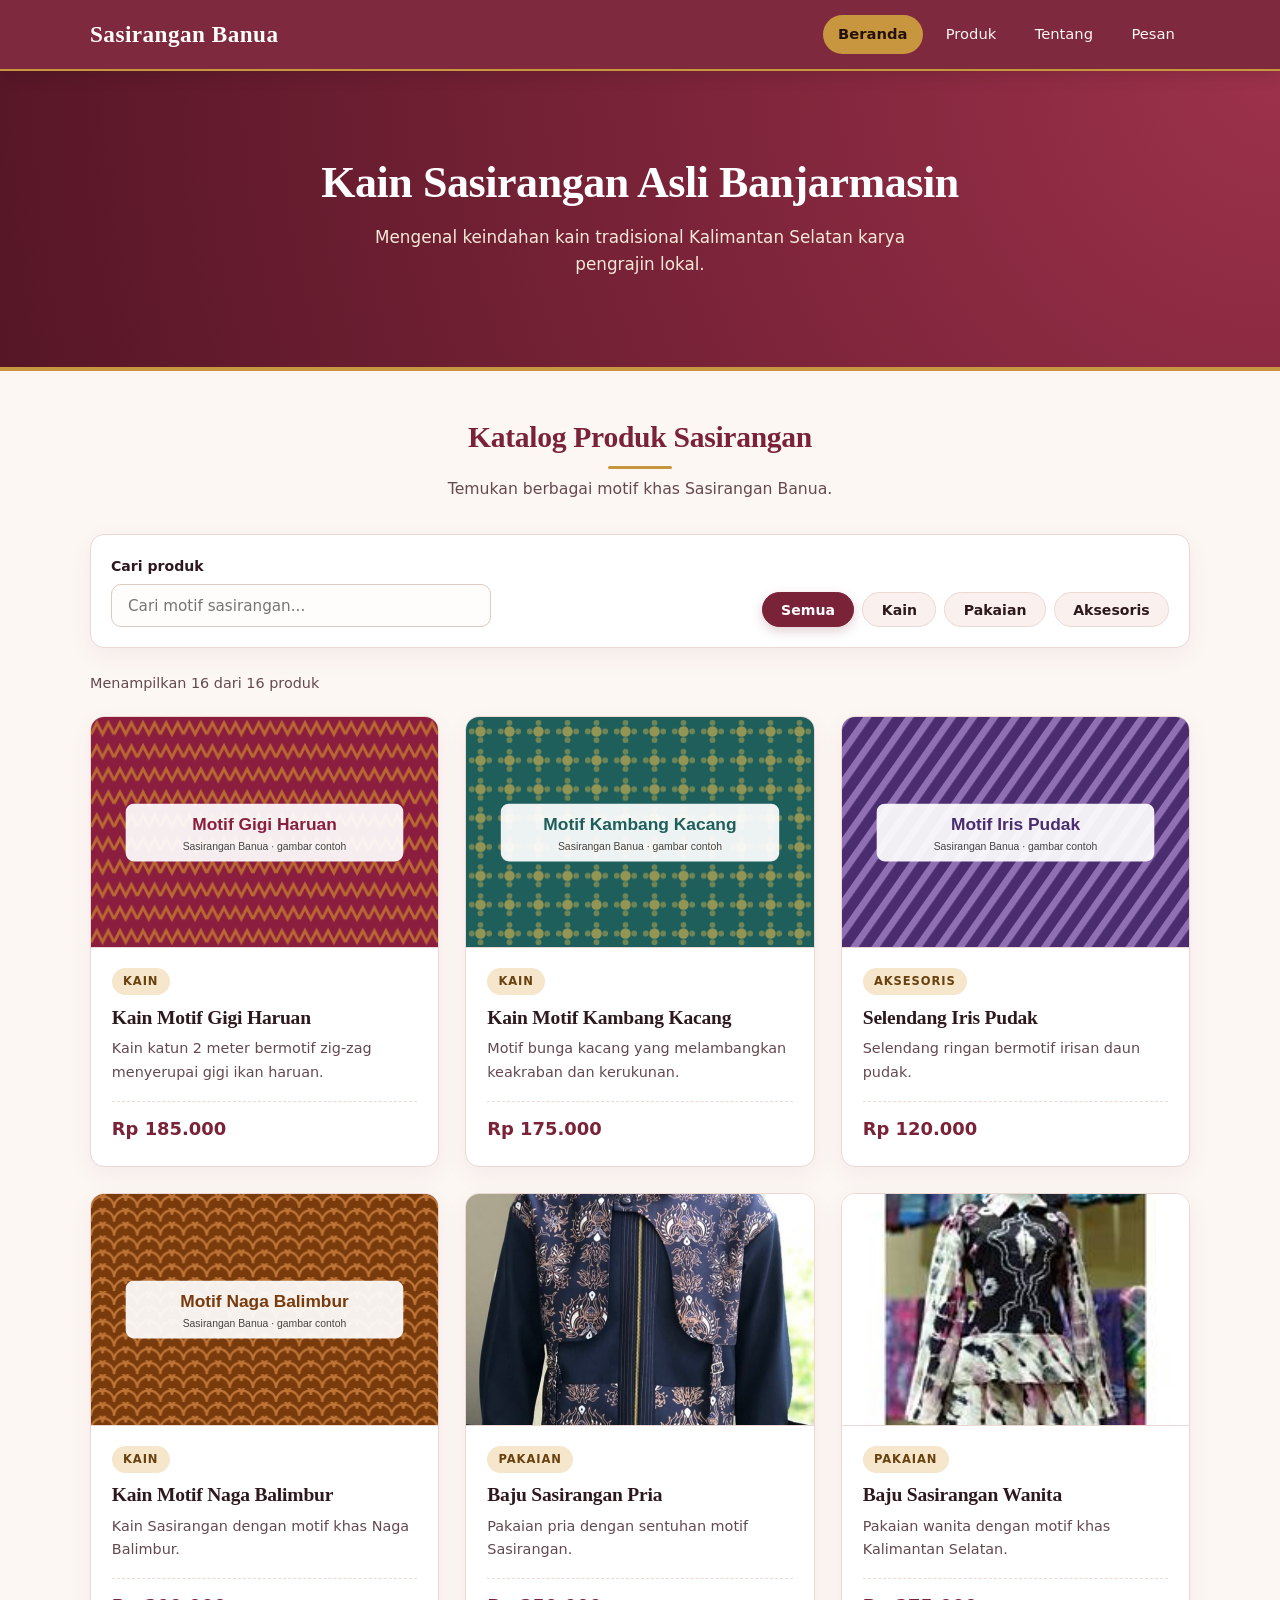
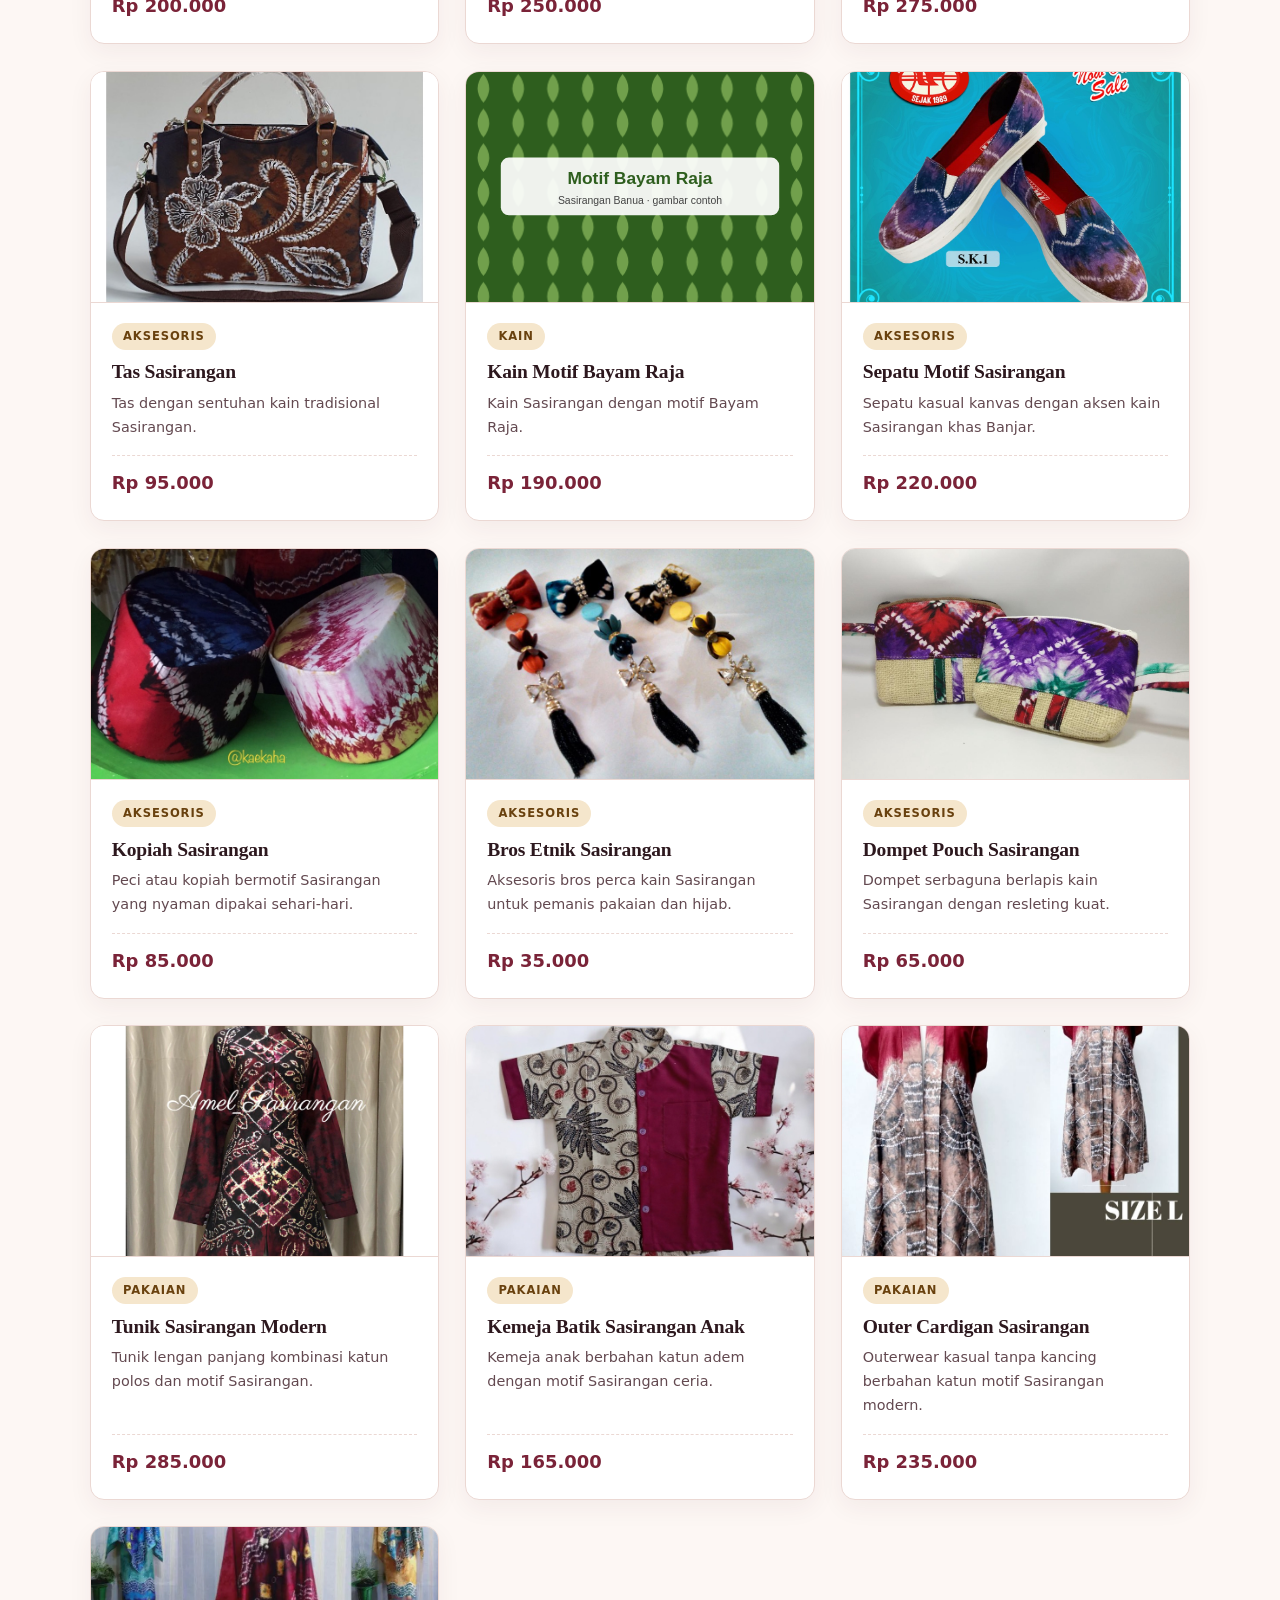
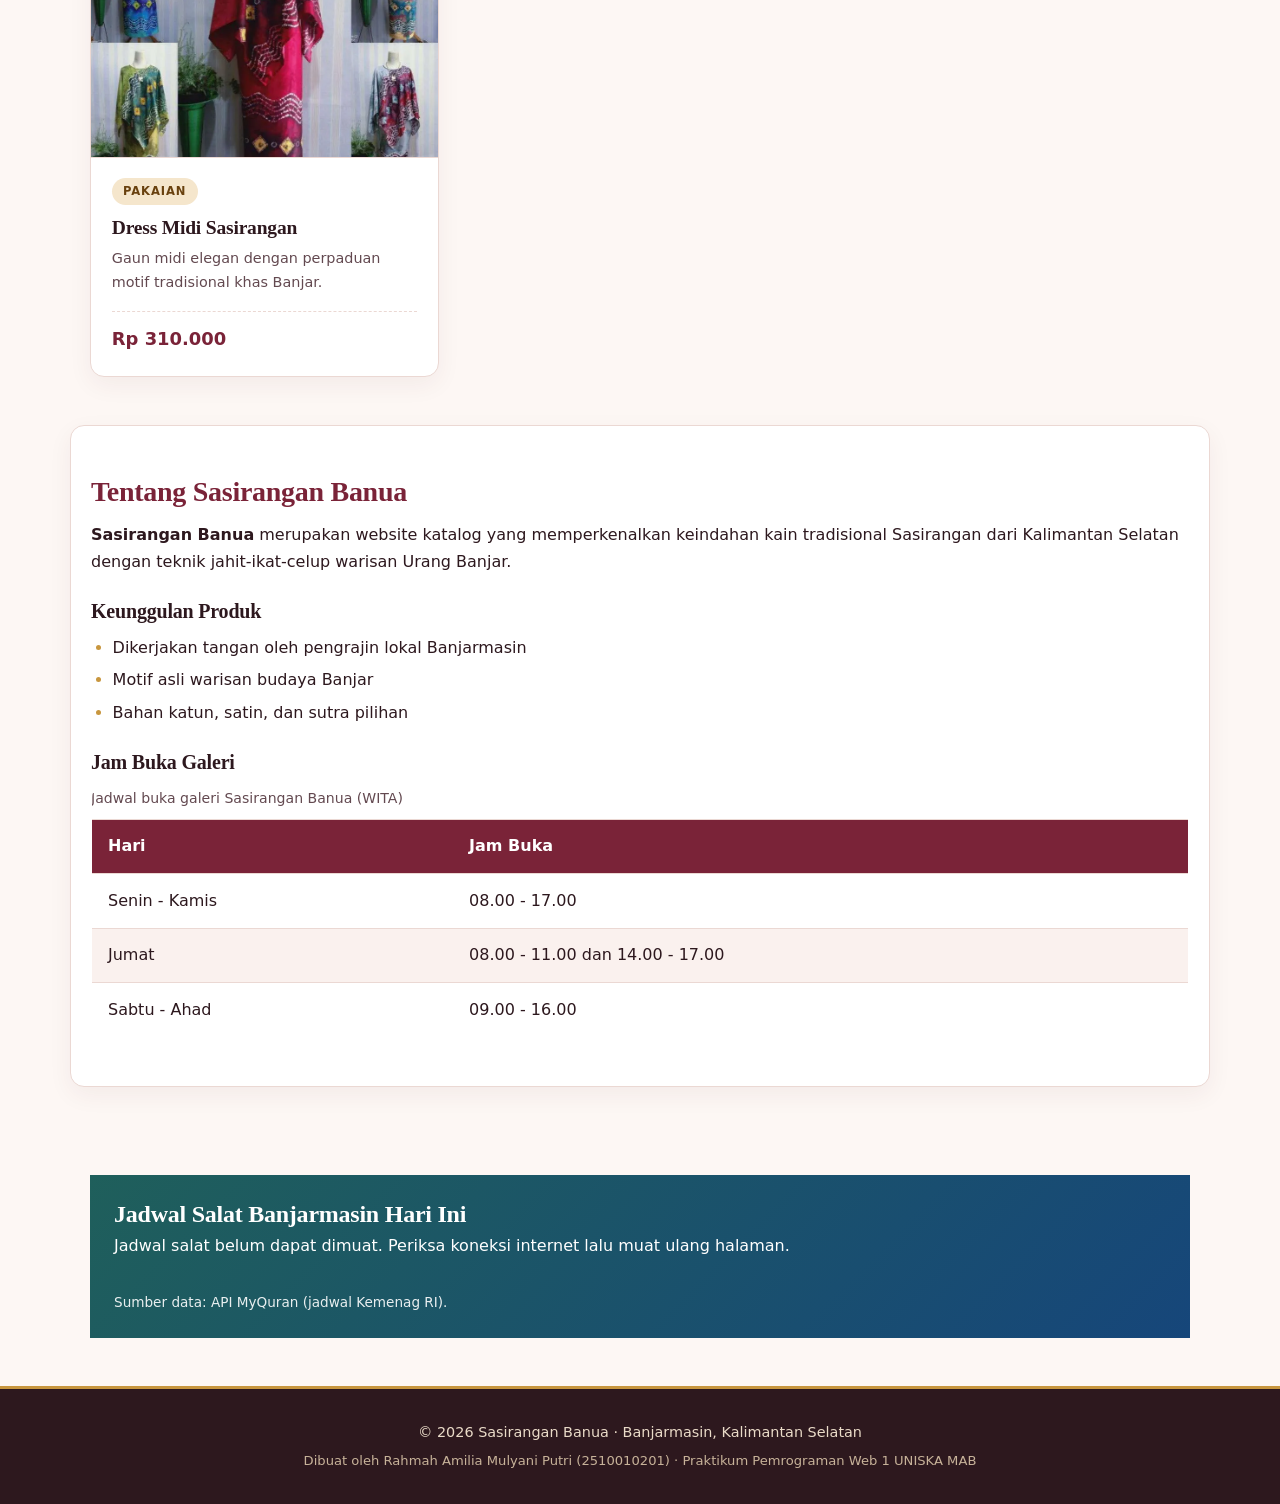
==== commit 9785144b: "Selesaikan Modul 4: JSON fetch, widget jadwal salat, favicon, dan dokumentasi" ====
--- a/index.html
+++ b/index.html
@@ -5,8 +5,11 @@
     <meta name="viewport" content="width=device-width, initial-scale=1.0">
     <meta name="description" content="Katalog kain, pakaian, dan aksesoris Sasirangan khas Banjarmasin karya pengrajin lokal.">
     <title>Sasirangan Banua &mdash; Kain Khas Banjar</title>
+    <link rel="icon" href="img/favicon.svg" type="image/svg+xml">
     <link rel="stylesheet" href="css/style.css">
+<link rel="stylesheet" href="css/style.css">
     <script src="js/katalog.js" defer></script>
+    <script src="js/jadwal-salat.js" defer></script>
 </head>
 <body>
     <header class="header-situs">
@@ -91,9 +94,16 @@
                 </tbody>
             </table>
         </section>
-    </main>
-
-    <!-- ========== FOOTER ========== -->
+        <!-- ========== JADWAL SALAT (data dari API) ========== -->
+        <section class="bagian" id="jadwal">
+            <div class="jadwal-salat" id="jadwal-salat">
+                <h2>Jadwal Salat Banjarmasin Hari Ini</h2>
+                <p class="status" aria-live="polite">Memuat jadwal salat...</p>
+                <ul class="daftar-waktu" hidden></ul>
+                <p class="sumber">Sumber data: API MyQuran (jadwal Kemenag RI).</p>
+            </div>
+        </section>
+    </main> 
     <footer>
         <p>&copy; 2026 Sasirangan Banua &middot; Banjarmasin, Kalimantan Selatan</p>
         <p>Dibuat oleh Rahmah Amilia Mulyani Putri (2510010201) &middot; Praktikum Pemrograman Web 1 UNISKA MAB</p>
--- a/css/style.css
+++ b/css/style.css
@@ -523,4 +523,51 @@
     .products {
         grid-template-columns: repeat(3, 1fr);
     }
+}
+
+/* ============================================================
+   13. Widget jadwal salat (Modul 4)
+   ============================================================ */
+.jadwal-salat {
+    padding: 1.5rem;
+    border-radius: var(--radius);
+    background: linear-gradient(135deg, #1f5f5b, #16467a);
+    color: #ffffff;
+}
+
+.jadwal-salat h2 {
+    margin: 0 0 0.25rem;
+    color: #ffffff;
+}
+
+.jadwal-salat .status {
+    margin: 0 0 1rem;
+}
+
+.daftar-waktu {
+    display: grid;
+    grid-template-columns: repeat(auto-fit, minmax(110px, 1fr));
+    gap: 0.75rem;
+    margin: 0;
+    padding: 0;
+    list-style: none;
+}
+
+.daftar-waktu li {
+    display: flex;
+    flex-direction: column;
+    align-items: center;
+    padding: 0.75rem;
+    border-radius: 10px;
+    background-color: rgba(255, 255, 255, 0.15);
+}
+
+.daftar-waktu strong {
+    font-size: 1.4rem;
+}
+
+.jadwal-salat .sumber {
+    margin: 1rem 0 0;
+    font-size: 0.85rem;
+    opacity: 0.9;
 }
--- a/css/style.css
+++ b/css/style.css
@@ -523,4 +523,51 @@
     .products {
         grid-template-columns: repeat(3, 1fr);
     }
+}
+
+/* ============================================================
+   13. Widget jadwal salat (Modul 4)
+   ============================================================ */
+.jadwal-salat {
+    padding: 1.5rem;
+    border-radius: var(--radius);
+    background: linear-gradient(135deg, #1f5f5b, #16467a);
+    color: #ffffff;
+}
+
+.jadwal-salat h2 {
+    margin: 0 0 0.25rem;
+    color: #ffffff;
+}
+
+.jadwal-salat .status {
+    margin: 0 0 1rem;
+}
+
+.daftar-waktu {
+    display: grid;
+    grid-template-columns: repeat(auto-fit, minmax(110px, 1fr));
+    gap: 0.75rem;
+    margin: 0;
+    padding: 0;
+    list-style: none;
+}
+
+.daftar-waktu li {
+    display: flex;
+    flex-direction: column;
+    align-items: center;
+    padding: 0.75rem;
+    border-radius: 10px;
+    background-color: rgba(255, 255, 255, 0.15);
+}
+
+.daftar-waktu strong {
+    font-size: 1.4rem;
+}
+
+.jadwal-salat .sumber {
+    margin: 1rem 0 0;
+    font-size: 0.85rem;
+    opacity: 0.9;
 }
